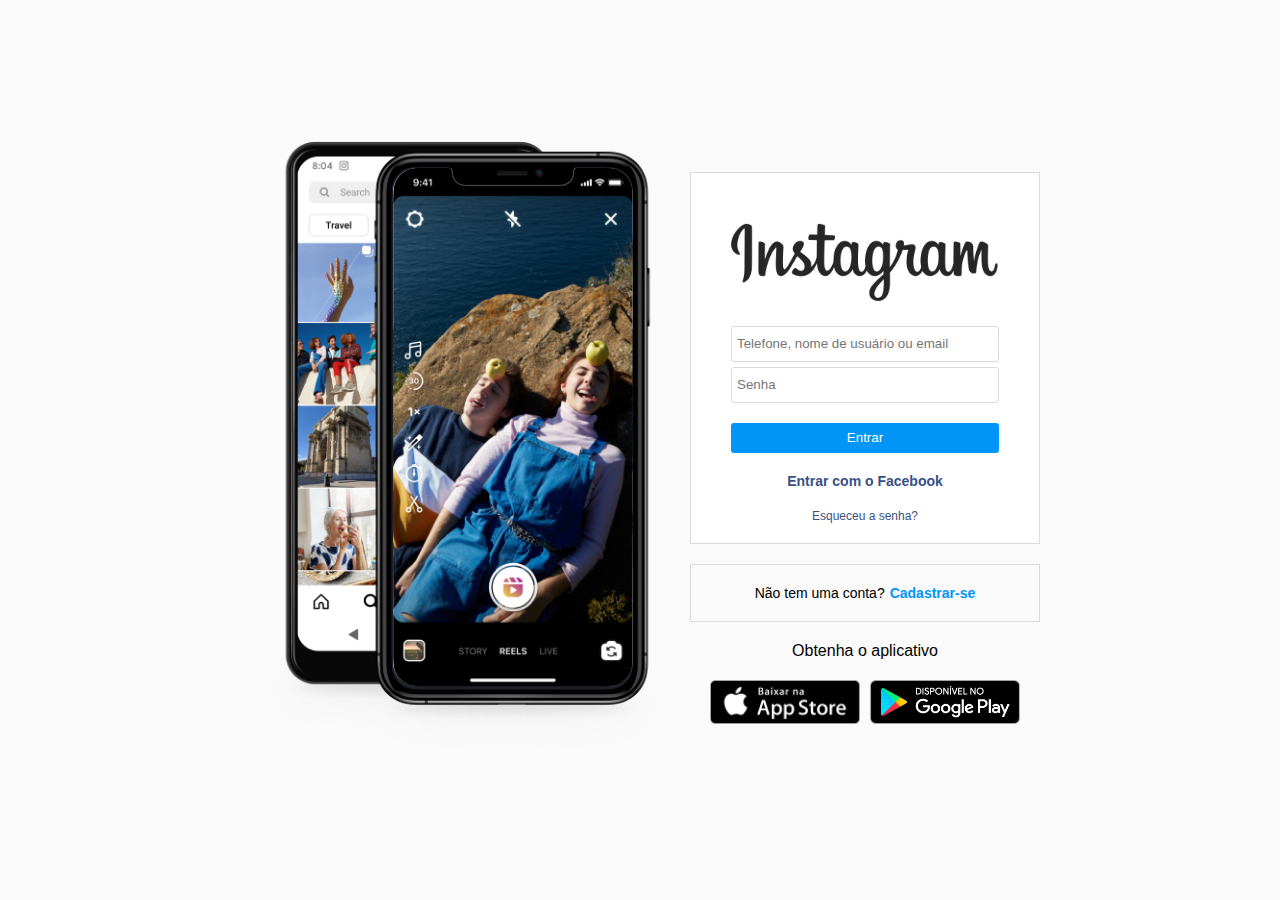
==== index.html @ 5782feb6 "Rename hindex.html to index.html" ====
<!DOCTYPE html>
<html lang="pt-br">

<head>
    <meta charset="UTF-8">
    <meta http-equiv="X-UA-Compatible" content="IE=edge">
    <meta name="viewport" content="width=device-width, initial-scale=1.0">
    <link rel="stylesheet" href="./style.css">
    <title>Instagram</title>
</head>

<body>

    <div class="container-imagens">
        <img src="./assets/celular.png" class="img-celular">
        <img src="./assets/insta1.png" class="imagem-celular">
        <img src="./assets/insta2.png" class="imagem-celular" id="troca-imagem">
    </div>

    <div class="container-itens">
        <div class="container-form">
            <img src="./assets/insta-logo.png" class="insta-logo">

            <input placeholder="Telefone, nome de usuário ou email">
            <input placeholder="Senha">

            <button>Entrar</button>

            <a class="login-facebook">Entrar com o Facebook</a>
            <a class="esqueceu-senha">Esqueceu a senha?</a>
        </div>

        <div class="container-cadastro">
            <p class="paragrafo-conta">Não tem uma conta?</p><a class="link-cadastro">Cadastrar-se</a>
        </div>

        <p class="paragrafo-app">Obtenha o aplicativo</p>

        <div class="container-app">
            <a href="https://apps.apple.com/br/app/instagram/id389801252"><img src="./assets/ios.png" alt="logo do ios"   class="logo-app"></a>    
            <a href="https://play.google.com/store/apps/details?id=com.instagram.android&hl=pt_BR&gl=US"><img src="./assets/google.png" alt="logo do google" class="logo-app"> </a>
        </div>
    </div>
</body>

<script>
    let imagem = document.getElementById("troca-imagem")

    function trocaImagem() {

        if (imagem.style.opacity == 0) {
            imagem.style.opacity = 1
        }
        else {
            imagem.style.opacity = 0
        }
    }

    setInterval(function () {
        trocaImagem()
    }, 4000);

</script>

</html>
---- style.css ----
* {
    margin: 0;
    padding: 0;
    box-sizing: border-box;
}

body {
    background: #FAFAFA;
    width: 100vw;
    height: 100vh;
    display: flex;
    justify-content: center;
    align-items: center;
    font-family: -apple-system,BlinkMacSystemFont,"Segoe UI",Roboto,Helvetica,Arial,sans-serif;
}

.insta-logo {
    margin-bottom: 20px;
}

.container-imagens {
    position: relative;
}

.img-celular {
    width: 450px;
}

.imagem-celular {
    height: 520px;
    position: absolute;
    left: 153px;
    top: 26px;
    transition: opacity 2s ease-in-out;
}

.container-itens {
    width: 350px;
}

.container-form {
    display: flex;
    flex-direction: column;
    border: 1px solid #dbdbdb;
    background: #ffffff;
    padding: 50px 40px 20px 40px;
}

input {
    height: 36px;
    outline: none;
    border: 1px solid #dbdbdb;
    border-radius: 3px;
    padding-left: 5px;
    margin-top: 5px;
    color: #262626;
}
button:hover{
    background: #69c2fd;  
}
button:active{
    background: #007fd3;
}

button {
    
    background: #0095f6;
    height: 30px;
    border-radius: 3px;
    border: none;
    color: #ffffff;
    margin-top: 20px;
    cursor: pointer;
}

.login-facebook {
    color: #385185;
    font-weight: bold;
    text-align: center;
    margin-top: 20px;
    margin-bottom: 20px;
    cursor: pointer;
    font-size: 14px;
}

.esqueceu-senha {
    color: #385185;
    text-align: center;
    cursor: pointer;
    font-size: 12px;
}

.container-cadastro {
    display: flex;
    justify-content: center;
    align-items: center;
    margin-top: 20px;
    border: 1px solid #dbdbdb;
    padding-top: 20px;
    padding-bottom: 20px;
}
.link-cadastro :active{
    color: #0025c9;
}

.link-cadastro {
    color: #0095f6;
    font-weight: bold;
    font-size: 14px;
    margin-left: 5px;
    cursor: pointer;
}

.paragrafo-conta {
    font-size: 14px;
}

.paragrafo-app {
    margin-top: 20px;
    margin-bottom: 20px;
    text-align: center;
}

.container-app {
    display: flex;
    justify-content: center;
    gap: 10px;
}

.logo-app {
    width: 150px;
}
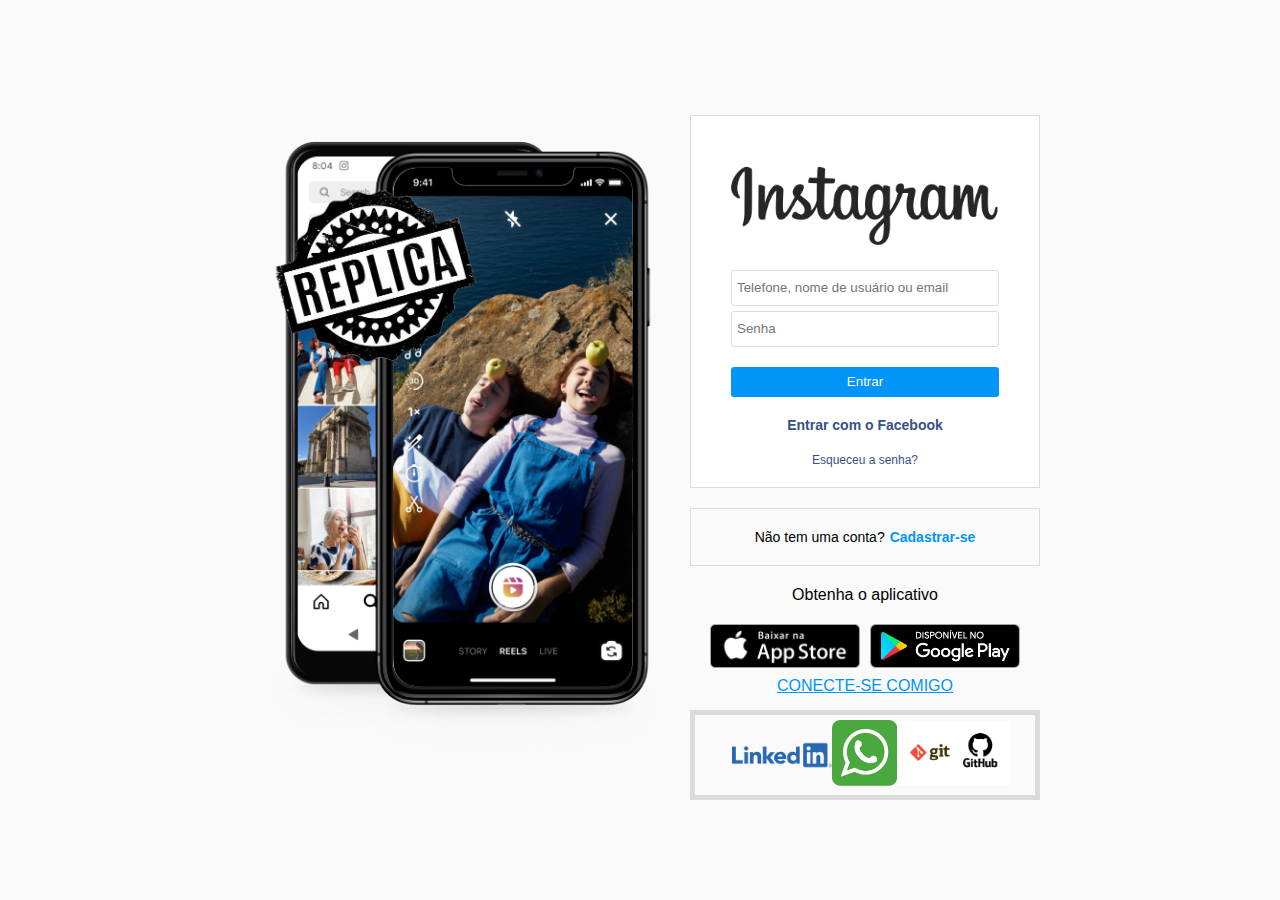
==== commit df2b83a0: "inclusão de fotos" ====
--- a/index.html
+++ b/index.html
@@ -7,7 +7,10 @@
     <meta http-equiv="X-UA-Compatible" content="IE=edge">
     <meta name="viewport" content="width=device-width, initial-scale=1.0">
     <link rel="stylesheet" href="./style.css">
-    <title>Instagram</title>
+    <script src="../script.js">
+
+    </script>
+    <title>Replica-Instagram</title>
 </head>
 
 <body>
@@ -16,6 +19,7 @@
         <img src="./assets/celular.png" class="img-celular">
         <img src="./assets/insta1.png" class="imagem-celular">
         <img src="./assets/insta2.png" class="imagem-celular" id="troca-imagem">
+        <img src="./assets/replica.png"  class="imagem-celular replica" id="replica">
     </div>
 
     <div class="container-itens">
@@ -36,31 +40,46 @@
         </div>
 
         <p class="paragrafo-app">Obtenha o aplicativo</p>
+        
 
         <div class="container-app">
             <a href="https://apps.apple.com/br/app/instagram/id389801252"><img src="./assets/ios.png" alt="logo do ios"   class="logo-app"></a>    
-            <a href="https://play.google.com/store/apps/details?id=com.instagram.android&hl=pt_BR&gl=US"><img src="./assets/google.png" alt="logo do google" class="logo-app"> </a>
+            <a href="https://play.google.com/store/apps/details?id=com.instagram.android&hl=pt_BR&gl=US"><img src="./assets/google.png" alt="logo do google" class="logo-app"> </a>           
+        </div>
+        <p class="paragrafo-app conecte-se">CONECTE-SE COMIGO</p>
+        <div class="redes-sociais">
+          <img src="./assets/linkedin.png " class="liknkedin">
+          <a href="https://api.whatsapp.com/send?phone=5565999787128&text=Ol%C3%A1%20Lucas!%20"> <img src="./assets/whatzapp.png" class=" whatzapp"></a>
+          <a href="https://github.com/Lucastmjadf"><img src="./assets/github.png" class=" github"></a>
         </div>
     </div>
-</body>
-
+</body>  
 <script>
     let imagem = document.getElementById("troca-imagem")
 
-    function trocaImagem() {
+function trocaImagem() {
 
-        if (imagem.style.opacity == 0) {
-            imagem.style.opacity = 1
-        }
-        else {
-            imagem.style.opacity = 0
-        }
+    if (imagem.style.opacity == 0) {
+        imagem.style.opacity = 1
     }
+    else {
+        imagem.style.opacity = 0
+    }
+}
 
-    setInterval(function () {
-        trocaImagem()
-    }, 4000);
+setInterval(function () {
+    trocaImagem()
+}, 4000);
+let imgReplica = document.getElementById("replica")
 
+function apareceReplica () {
+     if (imgReplica.style.opacity == 1){
+     imgReplica.style.opacity = 0 
+    }
+     else ( imgReplica.style.opacity = 1)
+}
+setInterval(function() {
+    apareceReplica()
+},500);
 </script>
-
 </html>
--- a/style.css
+++ b/style.css
@@ -32,6 +32,12 @@
     left: 153px;
     top: 26px;
     transition: opacity 2s ease-in-out;
+}
+.replica{
+    left:25px;
+    width: 215px;
+    height: auto;
+    transition: none;
 }
 
 .container-itens {
@@ -120,7 +126,12 @@
     margin-bottom: 20px;
     text-align: center;
 }
-
+.conecte-se{
+    margin-bottom: 0;
+    margin-top: 5px;
+    color:#0095f6 ;
+    text-decoration: underline;
+}
 .container-app {
     display: flex;
     justify-content: center;
@@ -128,5 +139,25 @@
 }
 
 .logo-app {
+    
     width: 150px;
-}+    align-items: center;
+
+}
+.redes-sociais{
+    display: flex;
+    padding: 5px 0 5px 37px;
+    border: 5px solid #dbdbdb;
+    position: relative;
+    top: 15px;
+   align-items: center;
+}
+.liknkedin{
+    width: 100px;
+}
+.whatzapp{
+    width: 65px;
+}
+.github{
+width: 114px;
+}
